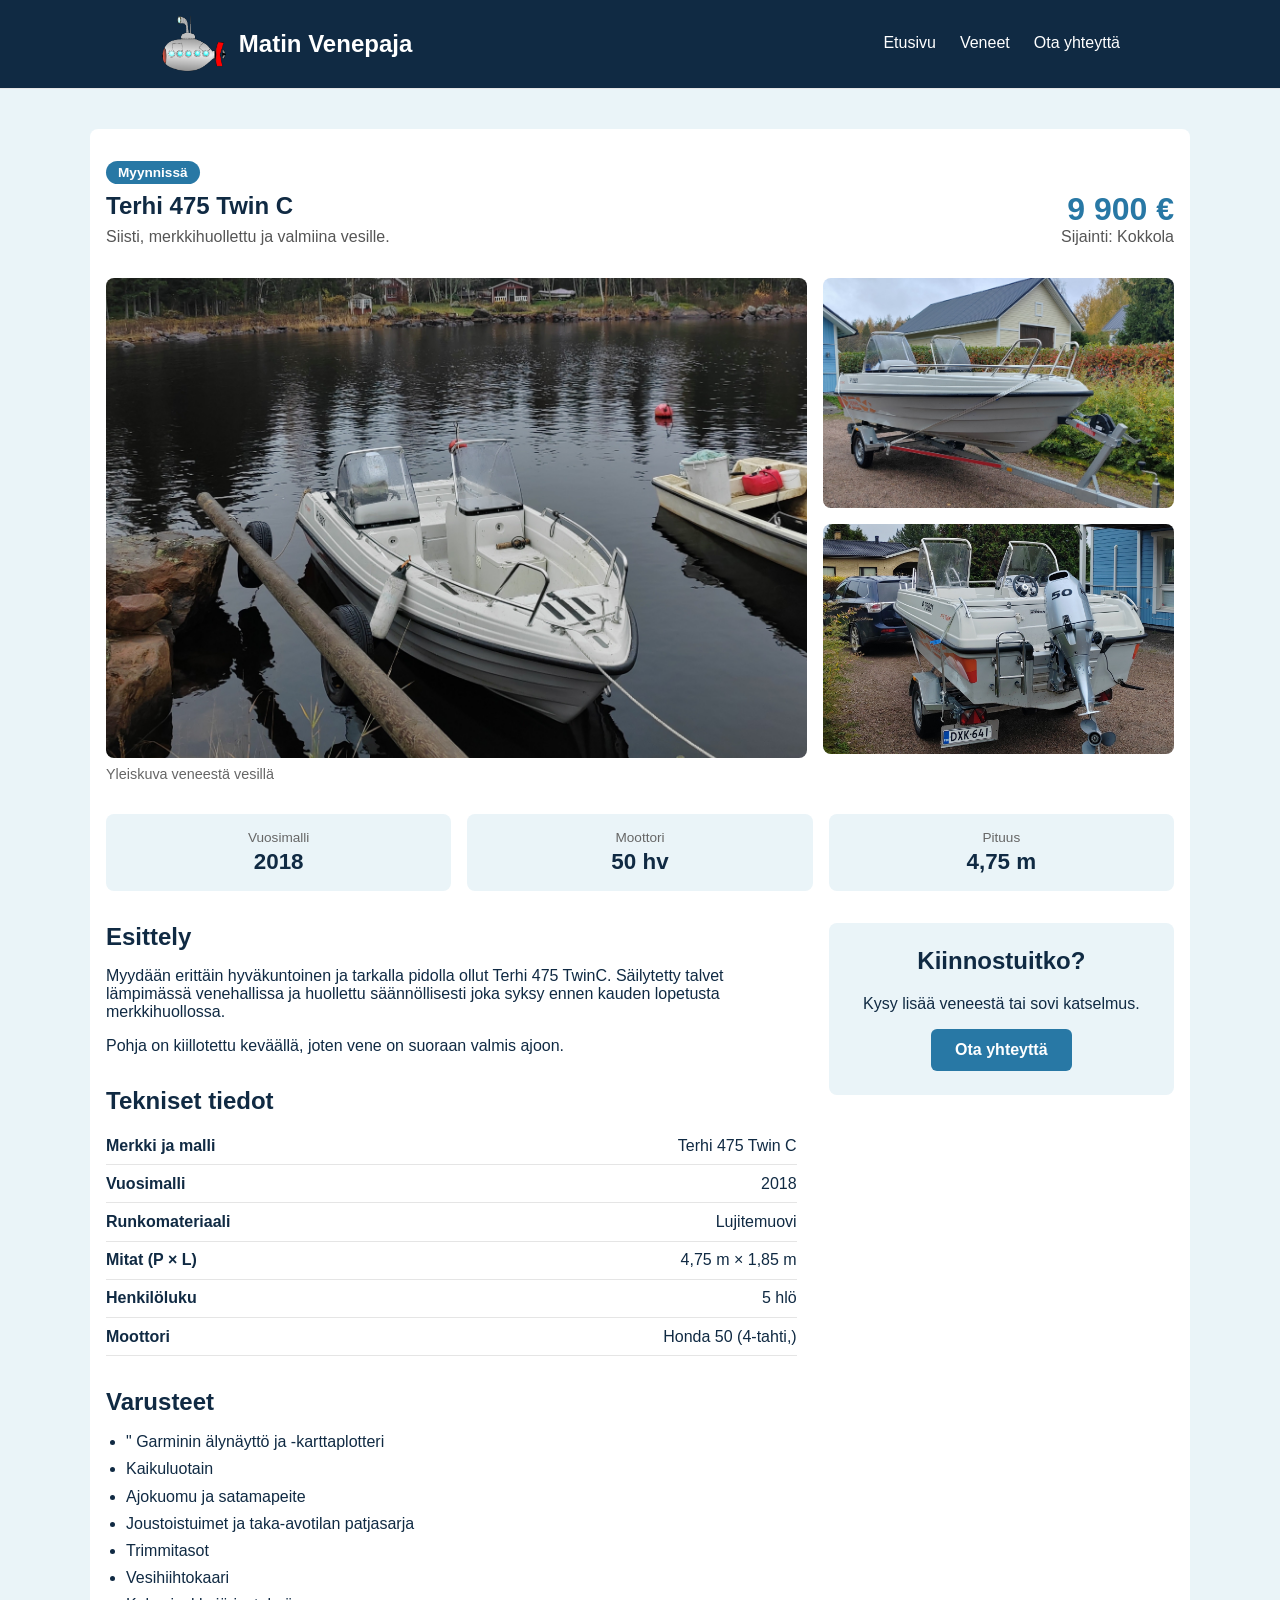
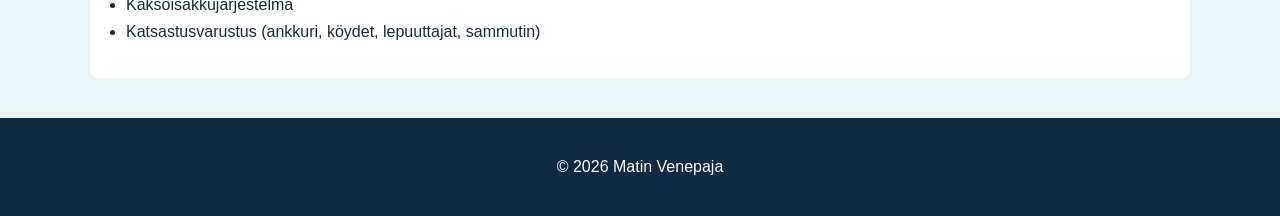
==== boat1.html @ 6d2ad61d "sivu joo" ====
<!DOCTYPE html>
<html lang="fi">
    <head>
        <meta charset="UTF-8">
        <meta name="viewport" content="width=device-width, initial-scale=1">
        <title>Buster Magnum M5 + Yamaha F225 – Matin Venepaja</title>
        <link rel="stylesheet" href="styles.css">
        <meta name="viewport" content="width=device-width, initial-scale=1.0">
    </head>
    <body>
        <header>
            <a href="index.html" class="logo"><img id="website-logo" src="images/logo.png" alt="Matin Venepaja logo">Matin Venepaja</a>
            <nav class="nav">
                <a href="index.html">Etusivu</a>
                <a href="boat1.html">Veneet</a>
                <a href="contact.html">Ota yhteyttä</a>
            </nav>
        </header>

        <main class="boat">

            <!-- PÄÄOTSIKKO JA HINTA -->
            <section class="hero-section">
                <div class="hero-grid">
                    <div class="hero-info">
                        <span class="badge">Myynnissä</span>
                        <h1>Terhi 475 Twin C</h1>
                        <p class="listing-subtitle">Siisti, merkkihuollettu ja valmiina vesille.</p>
                    </div>
                    <div class="listing-price-box">
                        <span class="price">9 900 €</span>
                        <span class="location">Sijainti: Kokkola</span>
                    </div>
                </div>
            </section>

            <!-- KUVAGALLERIA -->
            <section class="boat-gallery" aria-label="Veneen kuvat">
                <figure class="gallery-main">
                    <img id="main-boat-img" src="images/boat2.jpg" alt="Yleiskuva veneestä">
                    <figcaption id="main-boat-caption">Yleiskuva veneestä vesillä</figcaption>
                </figure>

                <div class="gallery-side">
                    <figure class="gallery-thumb">
                       <a href="images/boat1.jpg" target="_blank"><img class="clickable-thumb" src="images/boat1.jpg" alt="Veneen avotila" data-caption="Tilava taka-avotila"></a>
                    </figure>
                    <figure class="gallery-thumb">
                        <a href="images/boat3.jpg" target="_blank"><img class="clickable-thumb" src="images/boat3.jpg" alt="Veneen avotila" data-caption="Tilava taka-avotila"></a>
                    </figure>
                </div>
            </section>

            <!-- PIKAFAKTAT -->
            <section class="quick-specs" aria-label="Tärkeimmät tiedot">
                <div class="spec-card">
                    <span class="spec-label">Vuosimalli</span>
                    <strong class="spec-value">2018</strong>
                </div>
                <div class="spec-card">
                    <span class="spec-label">Moottori</span>
                    <strong class="spec-value">50 hv</strong>
                </div>
            
                <div class="spec-card">
                    <span class="spec-label">Pituus</span>
                    <strong class="spec-value">4,75 m</strong>
                </div>
            </section>

            <!-- PÄÄSISÄLTÖ -->
            <div class="listing-body">

                <div class="listing-details">
                    <section class="description">
                        <h2>Esittely</h2>
                        <p>
                            Myydään erittäin hyväkuntoinen ja tarkalla pidolla ollut Terhi 475 TwinC.
                            Säilytetty talvet lämpimässä venehallissa ja huollettu säännöllisesti joka syksy
                            ennen kauden lopetusta merkkihuollossa.
                        </p>
                        <p>
                            Pohja on kiillotettu keväällä, joten vene on suoraan valmis ajoon.
                        </p>
                    </section>

                    <section class="specifications">
                        <h2>Tekniset tiedot</h2>
                        <dl class="specs-list">
                            <div class="spec-row">
                                <dt>Merkki ja malli</dt>
                                <dd>Terhi 475 Twin C</dd>
                            </div>
                            <div class="spec-row">
                                <dt>Vuosimalli</dt>
                                <dd>2018</dd>
                            </div>
                            <div class="spec-row">
                                <dt>Runkomateriaali</dt>
                                <dd>Lujitemuovi</dd>
                            </div>
                            <div class="spec-row">
                                <dt>Mitat (P × L)</dt>
                                <dd>4,75 m × 1,85 m</dd>
                            </div>
                            <div class="spec-row">
                                <dt>Henkilöluku</dt>
                                <dd>5 hlö</dd>
                            </div>
                            <div class="spec-row">
                                <dt>Moottori</dt>
                                <dd>Honda 50 (4-tahti,)</dd>
                            </div>
                        </dl>
                    </section>

                    <section class="equipment">
                        <h2>Varusteet</h2>
                        <ul class="equipment-list">
                            <li>" Garminin älynäyttö ja -karttaplotteri</li>
                            <li>Kaikuluotain</li>
                            <li>Ajokuomu ja satamapeite</li>
                            <li>Joustoistuimet ja taka-avotilan patjasarja</li>
                            <li>Trimmitasot</li>
                            <li>Vesihiihtokaari</li>
                            <li>Kaksoisakkujärjestelmä</li>
                            <li>Katsastusvarustus (ankkuri, köydet, lepuuttajat, sammutin)</li>
                        </ul>
                    </section>
                </div>

                <aside class="contact-box">
                    <h2>Kiinnostuitko?</h2>
                    <p>Kysy lisää veneestä tai sovi katselmus.</p>
                    <a href="contact.html" class="button">Ota yhteyttä</a>
                </aside>

            </div>
        </main>

        <footer>
            <p>&copy; 2026 Matin Venepaja</p>
        </footer>

    
    </body>
</html>
---- styles.css ----
:root {
    --dark-blue: #102A43;
    --sea-blue: #2878A5;
    --light-blue: #EAF4F8;
    --white: #FFFFFF;
    --sand: #D8C3A5;
}

/* Yleiset tyylit */

* {
    box-sizing: border-box;
}

html {
    padding: 0;
    font-family: Arial, Helvetica, sans-serif;
    scroll-behavior: smooth;
}

body {
    margin: 0;
    padding: 0;
    font-family: Arial, sans-serif;
    background-color: var(--light-blue);
    color: var(--dark-blue);
}

/* Header */

header {
    display: flex;
    justify-content: space-between;
    align-items: center;
    padding: 1rem 10rem;
    background: var(--dark-blue);
    border-bottom: 1px solid #e5e5e5;
    position: sticky;
    top: 0;
    z-index: 100;
}

.logo {
    display: flex;
    align-items: center;
    gap: 0.75rem;
    font-size: 1.5rem;
    font-weight: 700;
    color: var(--white);
    text-decoration: none;
}

#website-logo {
  height: 3.5rem;
  width: auto;
  display: block;
  transition: transform 1.5s ease;
}

#website-logo.moved  {
  transform: translateX(-300px);
}



.nav {
    display: flex;
    gap: 1.5rem;
}

.nav a {
    color: var(--white);
    text-decoration: none;
    font-weight: 500;
    padding: 0.25rem 0;
    border-bottom: 2px solid transparent;
    transition: color 0.2s, border-color 0.2s;
}

.nav a:hover {
    color: var(--sand);
    border-bottom-color: var(--sand);
}

/* Etusivu */

main.home {
    max-width: 1100px;
    margin: 40px auto;
    padding: 2rem 1rem;
}

.intro {
    text-align: center;
    max-width: 700px;
    margin: 0 auto 3rem;
}

.boats h2,
.cta h2 {
    text-align: center;
}

.card-grid {
    display: grid;
    grid-template-columns: repeat(auto-fit, minmax(280px, 1fr));
    gap: 1.5rem;
}

.card {
    background: var(--white);
    border-radius: 8px;
    overflow: hidden;
    box-shadow: 0 2px 8px rgba(0, 0, 0, 0.1);
    transition: transform 0.2s, box-shadow 0.2s;
}

.card:hover {
    transform: translateY(-4px);
    box-shadow: 0 6px 16px rgba(0, 0, 0, 0.15);
}

.card a {
    color: inherit;
    text-decoration: none;
    display: block;
}

.card img {
    width: 100%;
    height: 200px;
    object-fit: cover;
    display: block;
}

.card-body {
    padding: 1rem;
}

.card-body h3 {
    margin: 0 0 0.5rem;
}

.price {
    font-size: 1.25rem;
    font-weight: 700;
    color: var(--sea-blue);
    margin: 0 0 0.5rem;
}

.card-link {
    color: var(--sea-blue);
    font-weight: 600;
}

.cta {
    text-align: center;
    margin-top: 3rem;
    padding: 2rem;
    background: var(--white);
    border-radius: 8px;
}

.button {
    display: inline-block;
    padding: 0.75rem 1.5rem;
    background: var(--sea-blue);
    color: var(--white);
    text-decoration: none;
    border-radius: 6px;
    font-weight: 600;
    transition: background-color 0.2s;
}

.button:hover {
    background: var(--dark-blue);
}

/* Footer */

footer {
    text-align: center;
    padding: 1.5rem;
    background-color: var(--dark-blue);
    color: var(--white);
}

/* Contact-sivun tyylit */

main {
    max-width: 650px;
    margin: 40px auto;
    padding: 30px;
    background-color: var(--white);
    border-radius: 8px;
}

h1 {
    text-align: center;
    margin-bottom: 30px;
}

form {
    display: flex;
    flex-direction: column;
    gap: 10px;
}

label {
    font-weight: bold;
    margin-top: 10px;
}

input,
select,
textarea {
    width: 100%;
    padding: 12px;
    border: 1px solid #ccc;
    border-radius: 5px;
    font-size: 16px;
    font-family: inherit;
}

textarea {
    min-height: 150px;
    resize: vertical;
}

button {
    margin-top: 20px;
    padding: 12px;
    background-color: var(--sea-blue);
    color: var(--white);
    border: none;
    border-radius: 5px;
    font-size: 16px;
    cursor: pointer;
    transition: background-color 0.2s;
}

button:hover {
    background-color: var(--dark-blue);
}

/* Veneen esittelysivu */

main.boat {
    max-width: 1100px;
    padding: 2rem 1rem;
}

.hero-grid {
    display: flex;
    justify-content: space-between;
    align-items: flex-end;
    gap: 1.5rem;
    flex-wrap: wrap;
}

.hero-info h1 {
    text-align: left;
    margin: 0.5rem 0;
}

.badge {
    display: inline-block;
    padding: 0.25rem 0.75rem;
    background: var(--sea-blue);
    color: var(--white);
    font-size: 0.85rem;
    font-weight: 700;
    border-radius: 999px;
}

.listing-subtitle {
    margin: 0;
    color: #555;
}

.listing-price-box {
    text-align: right;
}

.listing-price-box .price {
    display: block;
    font-size: 2rem;
    margin: 0;
}

.location {
    color: #555;
}

/* Galleria */

.boat-gallery {
    display: grid;
    grid-template-columns: 2fr 1fr;
    gap: 1rem;
    margin: 2rem 0;
}

.boat-gallery figure {
    margin: 0;
}

.gallery-main img {
    width: 100%;
    height: 100%;
    min-height: 320px;
    max-height: 480px;
    object-fit: cover;
    border-radius: 8px;
    display: block;
}

.gallery-main figcaption {
    margin-top: 0.5rem;
    font-size: 0.9rem;
    color: #666;
}

.gallery-side {
    display: flex;
    flex-direction: column;
    gap: 1rem;
}

.gallery-thumb img {
    width: 100%;
    height: 100%;
    min-height: 150px;
    max-height: 230px;
    object-fit: cover;
    border-radius: 8px;
    display: block;
    cursor: pointer;
    transition: opacity 0.2s;
}

.gallery-thumb img:hover {
    opacity: 0.8;
}

/* Pikafaktat */

.quick-specs {
    display: grid;
    grid-template-columns: repeat(auto-fit, minmax(150px, 1fr));
    gap: 1rem;
    margin-bottom: 2rem;
}

.spec-card {
    background: var(--light-blue);
    border-radius: 8px;
    padding: 1rem;
    text-align: center;
}

.spec-label {
    display: block;
    font-size: 0.85rem;
    color: #666;
    margin-bottom: 0.25rem;
}

.spec-value {
    font-size: 1.4rem;
}

/* Sisältö */

.listing-body {
    display: grid;
    grid-template-columns: 2fr 1fr;
    gap: 2rem;
    align-items: start;
}

.listing-details h2 {
    margin: 2rem 0 0.75rem;
}

.listing-details section:first-child h2 {
    margin-top: 0;
}

.specs-list {
    margin: 0;
}

.spec-row {
    display: flex;
    justify-content: space-between;
    gap: 1rem;
    padding: 0.6rem 0;
    border-bottom: 1px solid #e5e5e5;
}

.spec-row dt {
    font-weight: 700;
}

.spec-row dd {
    margin: 0;
    text-align: right;
}

.equipment-list {
    margin: 0;
    padding-left: 1.25rem;
    line-height: 1.7;
}

.contact-box {
    position: sticky;
    top: 6rem;
    background: var(--light-blue);
    border-radius: 8px;
    padding: 1.5rem;
    text-align: center;
}

.contact-box h2 {
    margin-top: 0;
}

/* Responsiivisuus tableteille */

@media (max-width: 900px) {

    header {
        padding: 1rem 2rem;
    }

    .listing-body {
        grid-template-columns: 1fr;
    }

    .contact-box {
        position: static;
    }
}

/* Responsiivisuus mobiililaitteille */

@media (max-width: 600px) {

    header {
        flex-direction: column;
        gap: 0.75rem;
        padding: 1rem;
    }

    .nav {
        flex-direction: column;
        align-items: center;
        gap: 0.75rem;
    }

    main {
        width: 95%;
        margin: 15px auto;
        padding: 15px;
    }

    main.home,
    main.boat {
        margin: 15px auto;
        padding: 1rem;
    }

    h1 {
        font-size: 24px;
    }

    .hero-grid {
        flex-direction: column;
        align-items: flex-start;
    }

    .listing-price-box {
        text-align: left;
    }

    .boat-gallery {
        grid-template-columns: 1fr;
    }

    .gallery-main img {
        min-height: 200px;
    }

    .gallery-side {
        display: grid;
        grid-template-columns: 1fr 1fr;
    }

    .gallery-thumb img {
        min-height: 120px;
    }

    .listing-body {
        grid-template-columns: 1fr;
    }

    .contact-box {
        position: static;
    }

    .spec-row {
        flex-wrap: wrap;
    }

    input,
    select,
    textarea {
        font-size: 16px;
        padding: 10px;
    }

    button {
        width: 100%;
    }
}
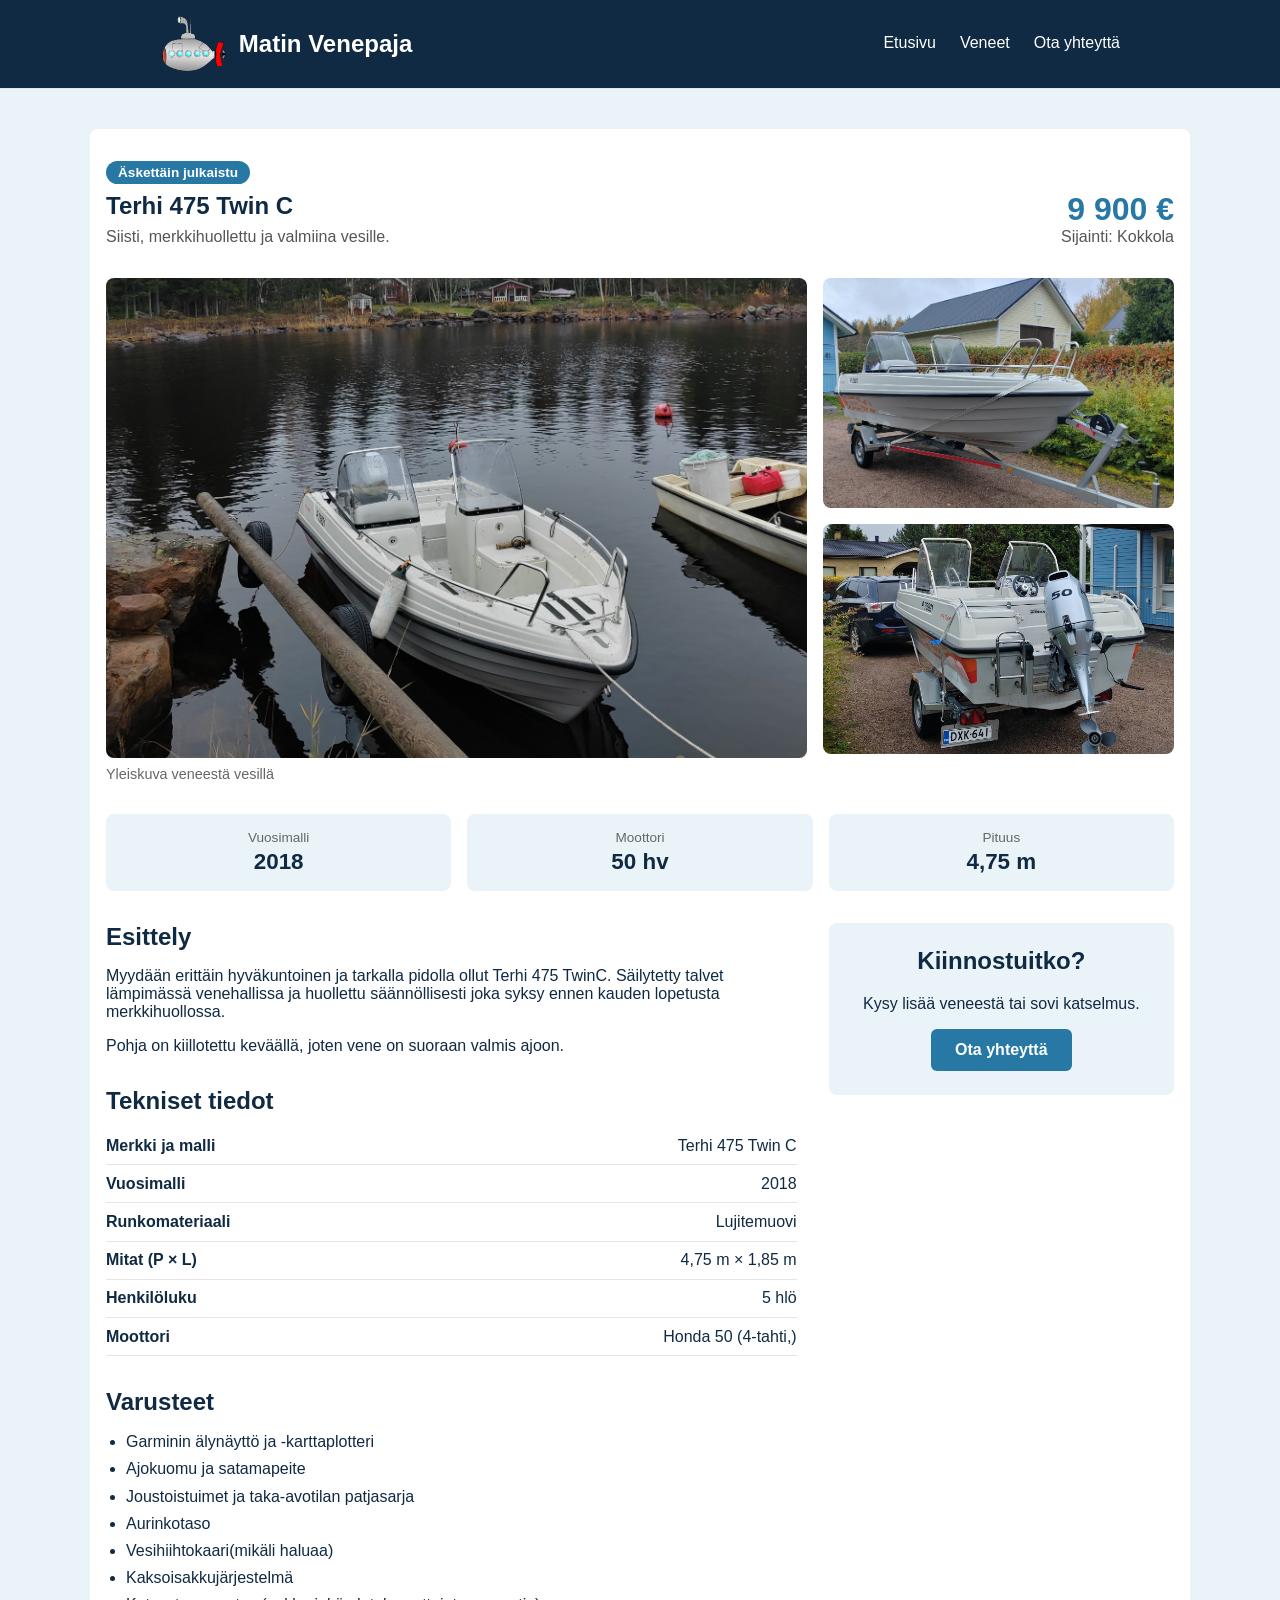
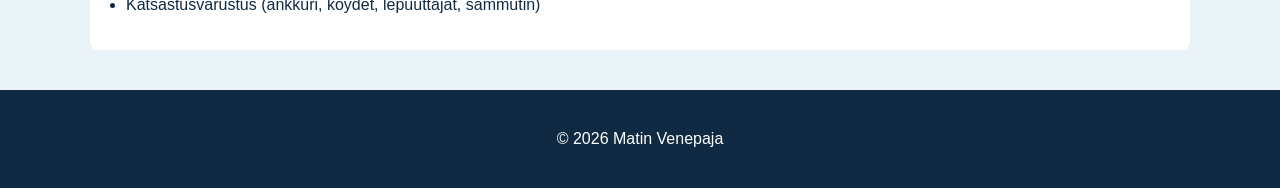
==== commit 60403fb0: "boat 1 ready" ====
--- a/boat1.html
+++ b/boat1.html
@@ -3,7 +3,7 @@
     <head>
         <meta charset="UTF-8">
         <meta name="viewport" content="width=device-width, initial-scale=1">
-        <title>Buster Magnum M5 + Yamaha F225 – Matin Venepaja</title>
+        <title>Terhi 475 Twin C – Matin Venepaja</title>
         <link rel="stylesheet" href="styles.css">
         <meta name="viewport" content="width=device-width, initial-scale=1.0">
     </head>
@@ -17,13 +17,21 @@
             </nav>
         </header>
 
+        <script>
+            const logo = document.getElementById("website-logo");
+
+            logo.addEventListener("mouseenter", function () {
+                logo.classList.add("moved");
+            });
+        </script>
+
         <main class="boat">
 
             <!-- PÄÄOTSIKKO JA HINTA -->
             <section class="hero-section">
                 <div class="hero-grid">
                     <div class="hero-info">
-                        <span class="badge">Myynnissä</span>
+                        <span class="badge">Äskettäin julkaistu</span>
                         <h1>Terhi 475 Twin C</h1>
                         <p class="listing-subtitle">Siisti, merkkihuollettu ja valmiina vesille.</p>
                     </div>
@@ -37,16 +45,16 @@
             <!-- KUVAGALLERIA -->
             <section class="boat-gallery" aria-label="Veneen kuvat">
                 <figure class="gallery-main">
-                    <img id="main-boat-img" src="images/boat2.jpg" alt="Yleiskuva veneestä">
+                     <a href="images/boat2.jpg" target="_blank"><img class="clickable-thumb" src="images/boat2.jpg" alt="Vene vesillä"></a>
                     <figcaption id="main-boat-caption">Yleiskuva veneestä vesillä</figcaption>
                 </figure>
 
                 <div class="gallery-side">
                     <figure class="gallery-thumb">
-                       <a href="images/boat1.jpg" target="_blank"><img class="clickable-thumb" src="images/boat1.jpg" alt="Veneen avotila" data-caption="Tilava taka-avotila"></a>
+                       <a href="images/boat1.jpg" target="_blank"><img class="clickable-thumb" src="images/boat1.jpg" alt="Vene trailerissa"></a>
                     </figure>
                     <figure class="gallery-thumb">
-                        <a href="images/boat3.jpg" target="_blank"><img class="clickable-thumb" src="images/boat3.jpg" alt="Veneen avotila" data-caption="Tilava taka-avotila"></a>
+                        <a href="images/boat3.jpg" target="_blank"><img class="clickable-thumb" src="images/boat3.jpg" alt="Vene trailerissa2"></a>
                     </figure>
                 </div>
             </section>
@@ -117,12 +125,11 @@
                     <section class="equipment">
                         <h2>Varusteet</h2>
                         <ul class="equipment-list">
-                            <li>" Garminin älynäyttö ja -karttaplotteri</li>
-                            <li>Kaikuluotain</li>
+                            <li>Garminin älynäyttö ja -karttaplotteri</li>
                             <li>Ajokuomu ja satamapeite</li>
                             <li>Joustoistuimet ja taka-avotilan patjasarja</li>
-                            <li>Trimmitasot</li>
-                            <li>Vesihiihtokaari</li>
+                            <li>Aurinkotaso</li>
+                            <li>Vesihiihtokaari(mikäli haluaa)</li>
                             <li>Kaksoisakkujärjestelmä</li>
                             <li>Katsastusvarustus (ankkuri, köydet, lepuuttajat, sammutin)</li>
                         </ul>
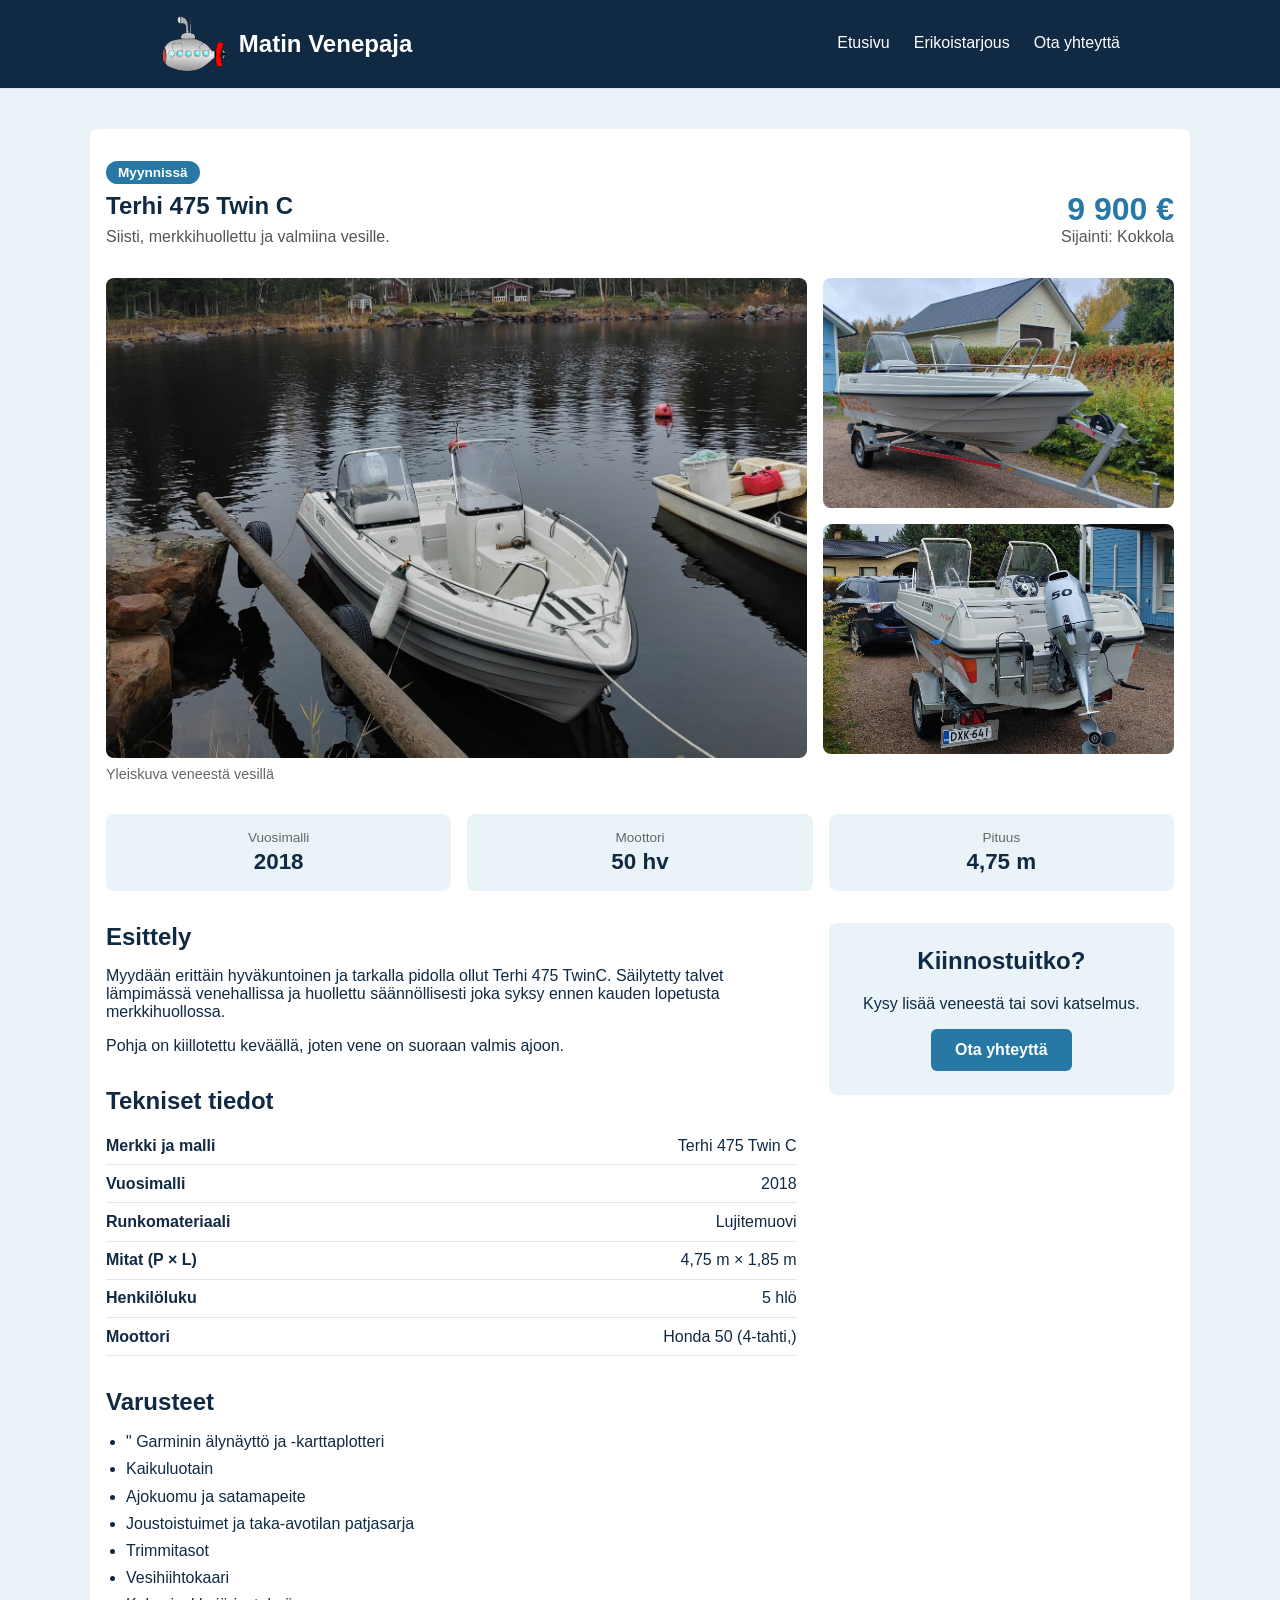
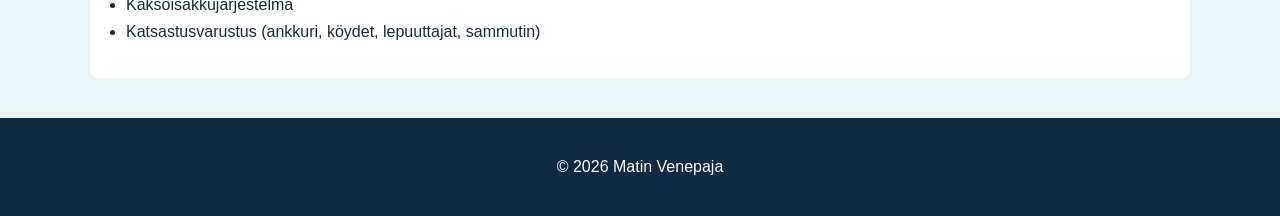
==== commit a6d51181: "added good button" ====
--- a/boat1.html
+++ b/boat1.html
@@ -3,7 +3,7 @@
     <head>
         <meta charset="UTF-8">
         <meta name="viewport" content="width=device-width, initial-scale=1">
-        <title>Terhi 475 Twin C – Matin Venepaja</title>
+        <title>Buster Magnum M5 + Yamaha F225 – Matin Venepaja</title>
         <link rel="stylesheet" href="styles.css">
         <meta name="viewport" content="width=device-width, initial-scale=1.0">
     </head>
@@ -12,7 +12,7 @@
             <a href="index.html" class="logo"><img id="website-logo" src="images/logo.png" alt="Matin Venepaja logo">Matin Venepaja</a>
             <nav class="nav">
                 <a href="index.html">Etusivu</a>
-                <a href="boat1.html">Veneet</a>
+            <a href="boat1.html">Erikoistarjous</a>
                 <a href="contact.html">Ota yhteyttä</a>
             </nav>
         </header>
@@ -31,7 +31,7 @@
             <section class="hero-section">
                 <div class="hero-grid">
                     <div class="hero-info">
-                        <span class="badge">Äskettäin julkaistu</span>
+                        <span class="badge">Myynnissä</span>
                         <h1>Terhi 475 Twin C</h1>
                         <p class="listing-subtitle">Siisti, merkkihuollettu ja valmiina vesille.</p>
                     </div>
@@ -45,16 +45,16 @@
             <!-- KUVAGALLERIA -->
             <section class="boat-gallery" aria-label="Veneen kuvat">
                 <figure class="gallery-main">
-                     <a href="images/boat2.jpg" target="_blank"><img class="clickable-thumb" src="images/boat2.jpg" alt="Vene vesillä"></a>
+                    <img id="main-boat-img" src="images/boat2.jpg" alt="Yleiskuva veneestä">
                     <figcaption id="main-boat-caption">Yleiskuva veneestä vesillä</figcaption>
                 </figure>
 
                 <div class="gallery-side">
                     <figure class="gallery-thumb">
-                       <a href="images/boat1.jpg" target="_blank"><img class="clickable-thumb" src="images/boat1.jpg" alt="Vene trailerissa"></a>
+                       <a href="images/boat1.jpg" target="_blank"><img class="clickable-thumb" src="images/boat1.jpg" alt="Veneen avotila" data-caption="Tilava taka-avotila"></a>
                     </figure>
                     <figure class="gallery-thumb">
-                        <a href="images/boat3.jpg" target="_blank"><img class="clickable-thumb" src="images/boat3.jpg" alt="Vene trailerissa2"></a>
+                        <a href="images/boat3.jpg" target="_blank"><img class="clickable-thumb" src="images/boat3.jpg" alt="Veneen avotila" data-caption="Tilava taka-avotila"></a>
                     </figure>
                 </div>
             </section>
@@ -125,11 +125,12 @@
                     <section class="equipment">
                         <h2>Varusteet</h2>
                         <ul class="equipment-list">
-                            <li>Garminin älynäyttö ja -karttaplotteri</li>
+                            <li>" Garminin älynäyttö ja -karttaplotteri</li>
+                            <li>Kaikuluotain</li>
                             <li>Ajokuomu ja satamapeite</li>
                             <li>Joustoistuimet ja taka-avotilan patjasarja</li>
-                            <li>Aurinkotaso</li>
-                            <li>Vesihiihtokaari(mikäli haluaa)</li>
+                            <li>Trimmitasot</li>
+                            <li>Vesihiihtokaari</li>
                             <li>Kaksoisakkujärjestelmä</li>
                             <li>Katsastusvarustus (ankkuri, köydet, lepuuttajat, sammutin)</li>
                         </ul>
--- a/styles.css
+++ b/styles.css
@@ -81,6 +81,48 @@
 .nav a:hover {
     color: var(--sand);
     border-bottom-color: var(--sand);
+}
+
+.nav a.offer-link {
+  background: #e63946;
+  color: #fff;
+  padding: 0.3rem 0.8rem;
+  border-radius: 999px;
+  border-bottom: none;
+  font-weight: 700;
+  box-shadow: 0 4px 10px rgba(230, 57, 70, 0.4);
+  animation: bounce 1.6s ease-in-out infinite;
+}
+
+.nav a.offer-link:hover {
+  background: #c8283a;
+  color: #fff;
+  border-bottom: none;
+  animation-play-state: paused;
+}
+
+@keyframes bounce {
+  0%, 100% {
+    transform: translateY(0);
+  }
+  20% {
+    transform: translateY(-8px);
+  }
+  40% {
+    transform: translateY(0);
+  }
+  55% {
+    transform: translateY(-4px);
+  }
+  70% {
+    transform: translateY(0);
+  }
+}
+
+@media (prefers-reduced-motion: reduce) {
+  .nav a.offer-link {
+    animation: none;
+  }
 }
 
 /* Etusivu */
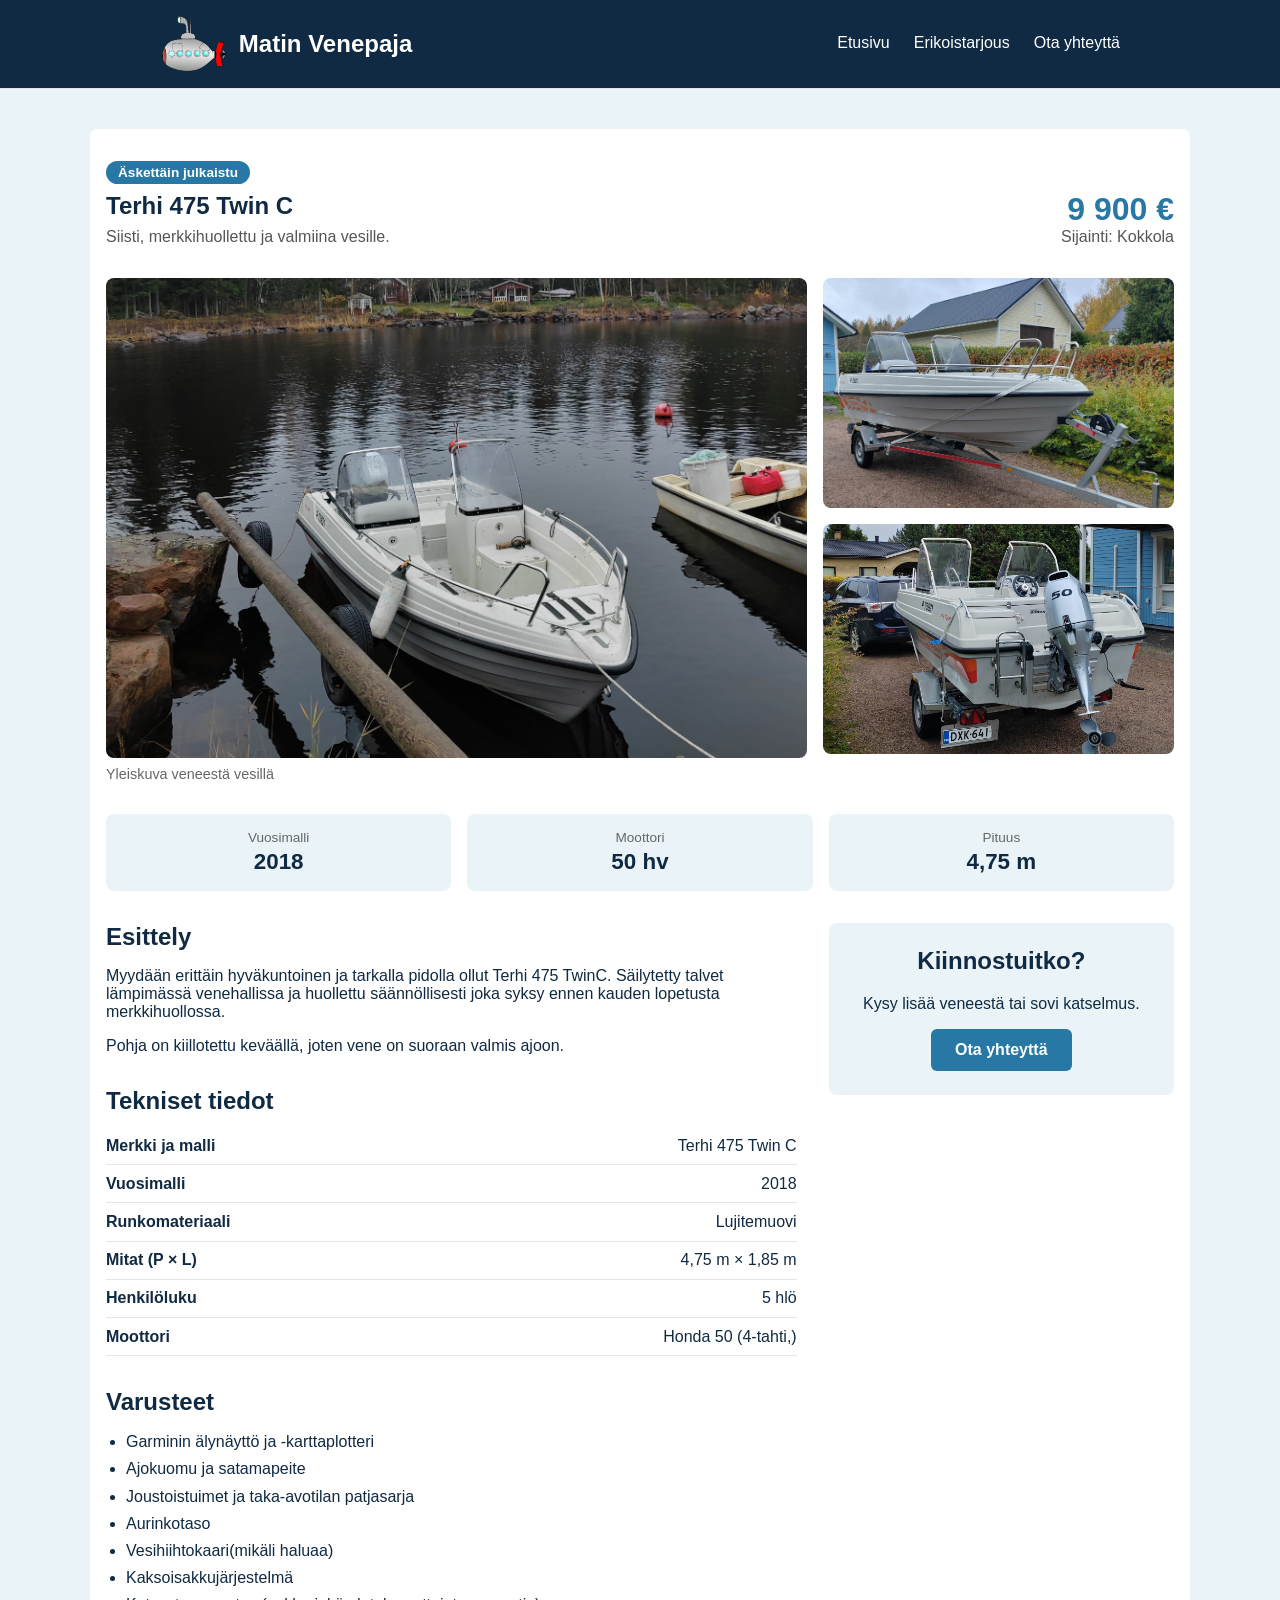
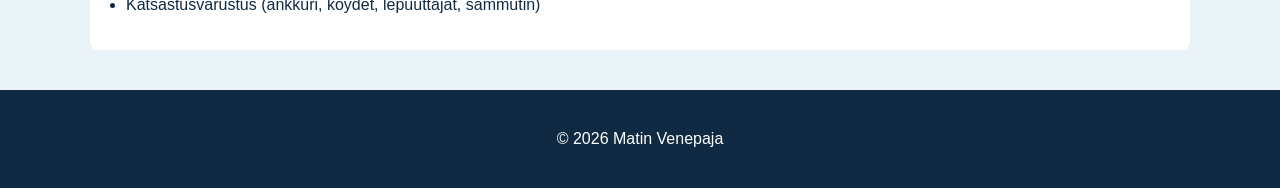
==== commit a1287d33: "Merge branch 'main' of https://github.com/nooajaakkola/Webkehitys-loppukoe" ====
--- a/boat1.html
+++ b/boat1.html
@@ -3,7 +3,7 @@
     <head>
         <meta charset="UTF-8">
         <meta name="viewport" content="width=device-width, initial-scale=1">
-        <title>Buster Magnum M5 + Yamaha F225 – Matin Venepaja</title>
+        <title>Terhi 475 Twin C – Matin Venepaja</title>
         <link rel="stylesheet" href="styles.css">
         <meta name="viewport" content="width=device-width, initial-scale=1.0">
     </head>
@@ -31,7 +31,7 @@
             <section class="hero-section">
                 <div class="hero-grid">
                     <div class="hero-info">
-                        <span class="badge">Myynnissä</span>
+                        <span class="badge">Äskettäin julkaistu</span>
                         <h1>Terhi 475 Twin C</h1>
                         <p class="listing-subtitle">Siisti, merkkihuollettu ja valmiina vesille.</p>
                     </div>
@@ -45,16 +45,16 @@
             <!-- KUVAGALLERIA -->
             <section class="boat-gallery" aria-label="Veneen kuvat">
                 <figure class="gallery-main">
-                    <img id="main-boat-img" src="images/boat2.jpg" alt="Yleiskuva veneestä">
+                     <a href="images/boat2.jpg" target="_blank"><img class="clickable-thumb" src="images/boat2.jpg" alt="Vene vesillä"></a>
                     <figcaption id="main-boat-caption">Yleiskuva veneestä vesillä</figcaption>
                 </figure>
 
                 <div class="gallery-side">
                     <figure class="gallery-thumb">
-                       <a href="images/boat1.jpg" target="_blank"><img class="clickable-thumb" src="images/boat1.jpg" alt="Veneen avotila" data-caption="Tilava taka-avotila"></a>
+                       <a href="images/boat1.jpg" target="_blank"><img class="clickable-thumb" src="images/boat1.jpg" alt="Vene trailerissa"></a>
                     </figure>
                     <figure class="gallery-thumb">
-                        <a href="images/boat3.jpg" target="_blank"><img class="clickable-thumb" src="images/boat3.jpg" alt="Veneen avotila" data-caption="Tilava taka-avotila"></a>
+                        <a href="images/boat3.jpg" target="_blank"><img class="clickable-thumb" src="images/boat3.jpg" alt="Vene trailerissa2"></a>
                     </figure>
                 </div>
             </section>
@@ -125,12 +125,11 @@
                     <section class="equipment">
                         <h2>Varusteet</h2>
                         <ul class="equipment-list">
-                            <li>" Garminin älynäyttö ja -karttaplotteri</li>
-                            <li>Kaikuluotain</li>
+                            <li>Garminin älynäyttö ja -karttaplotteri</li>
                             <li>Ajokuomu ja satamapeite</li>
                             <li>Joustoistuimet ja taka-avotilan patjasarja</li>
-                            <li>Trimmitasot</li>
-                            <li>Vesihiihtokaari</li>
+                            <li>Aurinkotaso</li>
+                            <li>Vesihiihtokaari(mikäli haluaa)</li>
                             <li>Kaksoisakkujärjestelmä</li>
                             <li>Katsastusvarustus (ankkuri, köydet, lepuuttajat, sammutin)</li>
                         </ul>
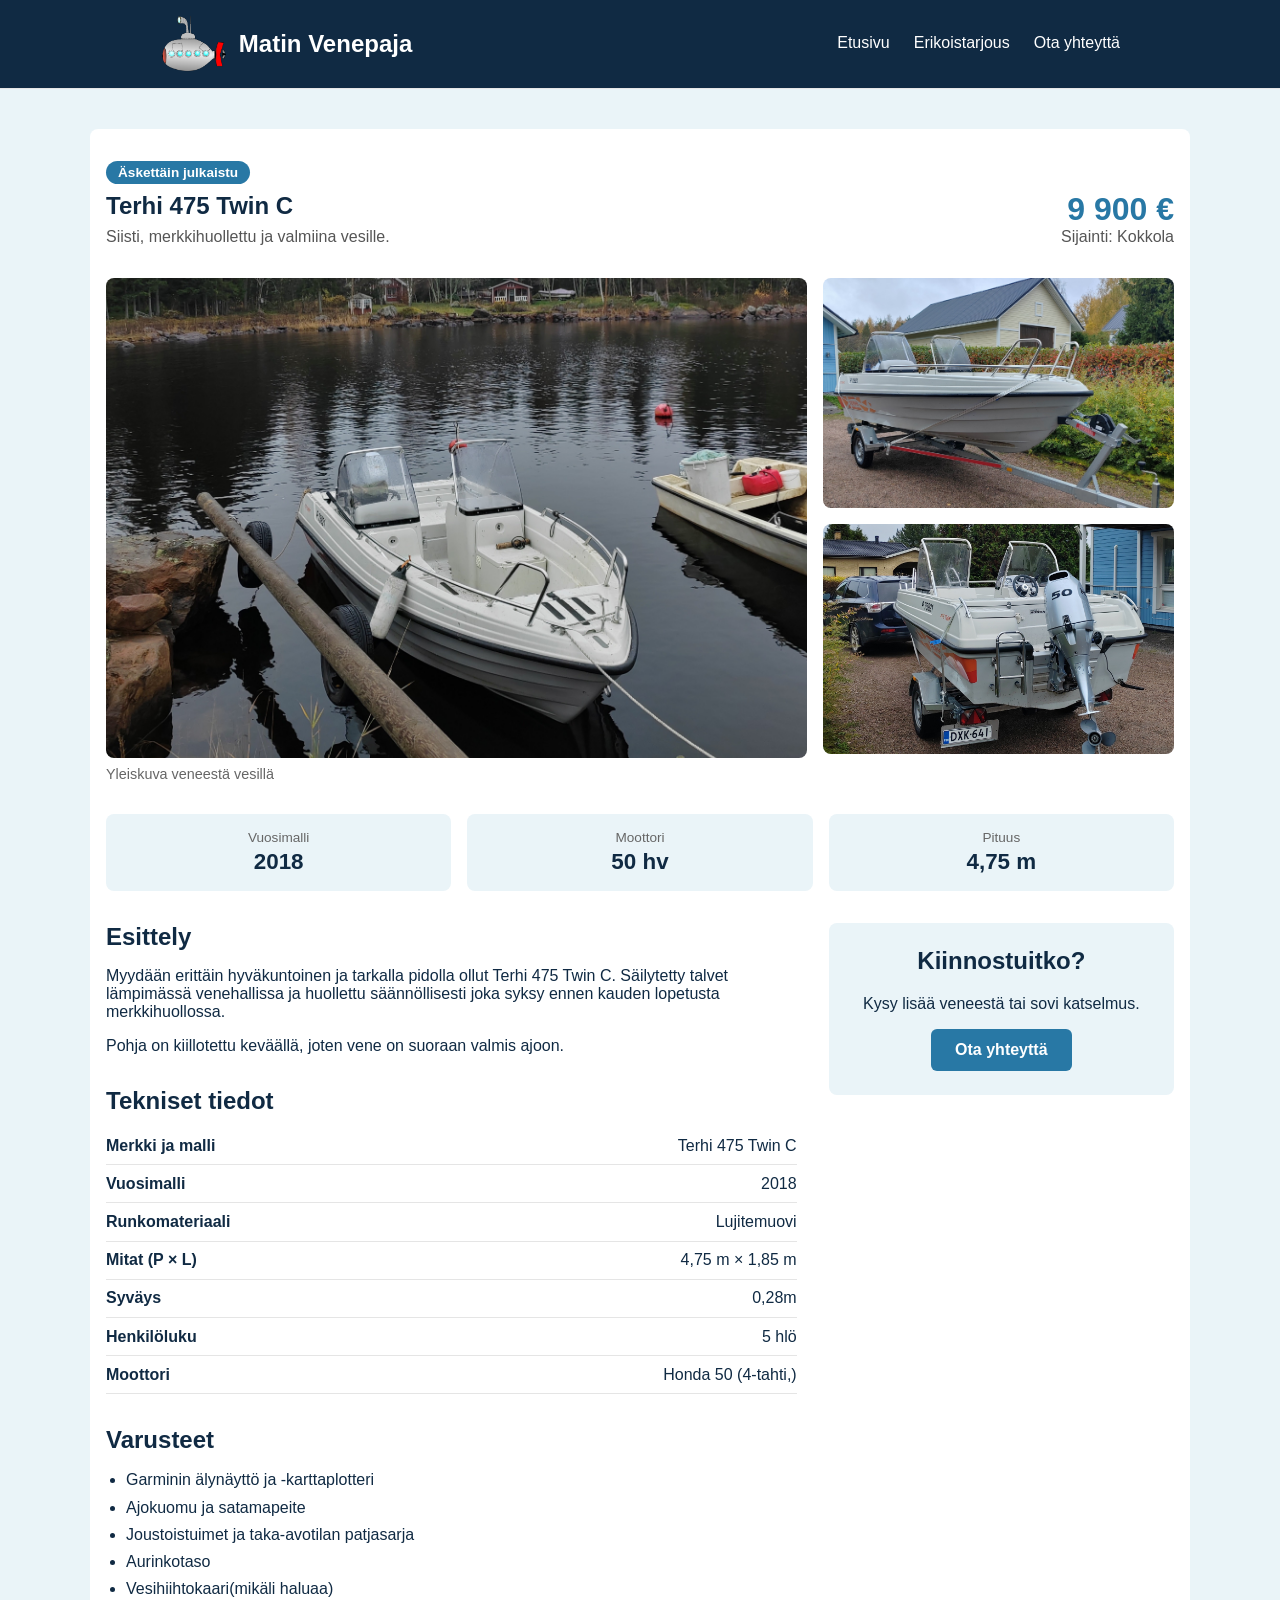
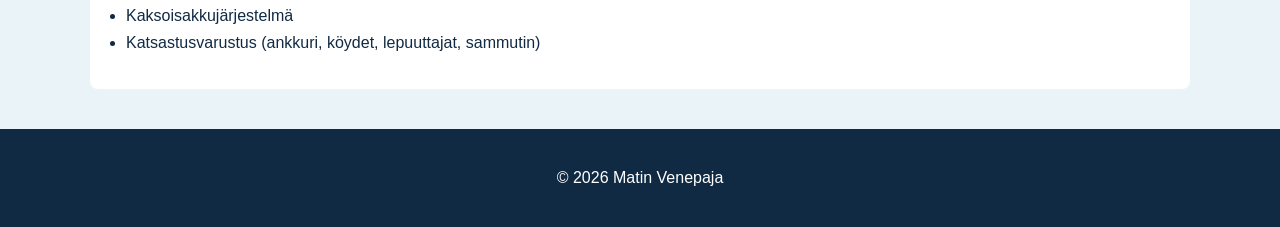
==== commit c3f332c6: "boat 1 fix" ====
--- a/boat1.html
+++ b/boat1.html
@@ -83,7 +83,7 @@
                     <section class="description">
                         <h2>Esittely</h2>
                         <p>
-                            Myydään erittäin hyväkuntoinen ja tarkalla pidolla ollut Terhi 475 TwinC.
+                            Myydään erittäin hyväkuntoinen ja tarkalla pidolla ollut Terhi 475 Twin C.
                             Säilytetty talvet lämpimässä venehallissa ja huollettu säännöllisesti joka syksy
                             ennen kauden lopetusta merkkihuollossa.
                         </p>
@@ -110,6 +110,10 @@
                             <div class="spec-row">
                                 <dt>Mitat (P × L)</dt>
                                 <dd>4,75 m × 1,85 m</dd>
+                            </div>
+                                 <div class="spec-row">
+                                <dt>Syväys</dt>
+                                <dd>0,28m</dd>
                             </div>
                             <div class="spec-row">
                                 <dt>Henkilöluku</dt>
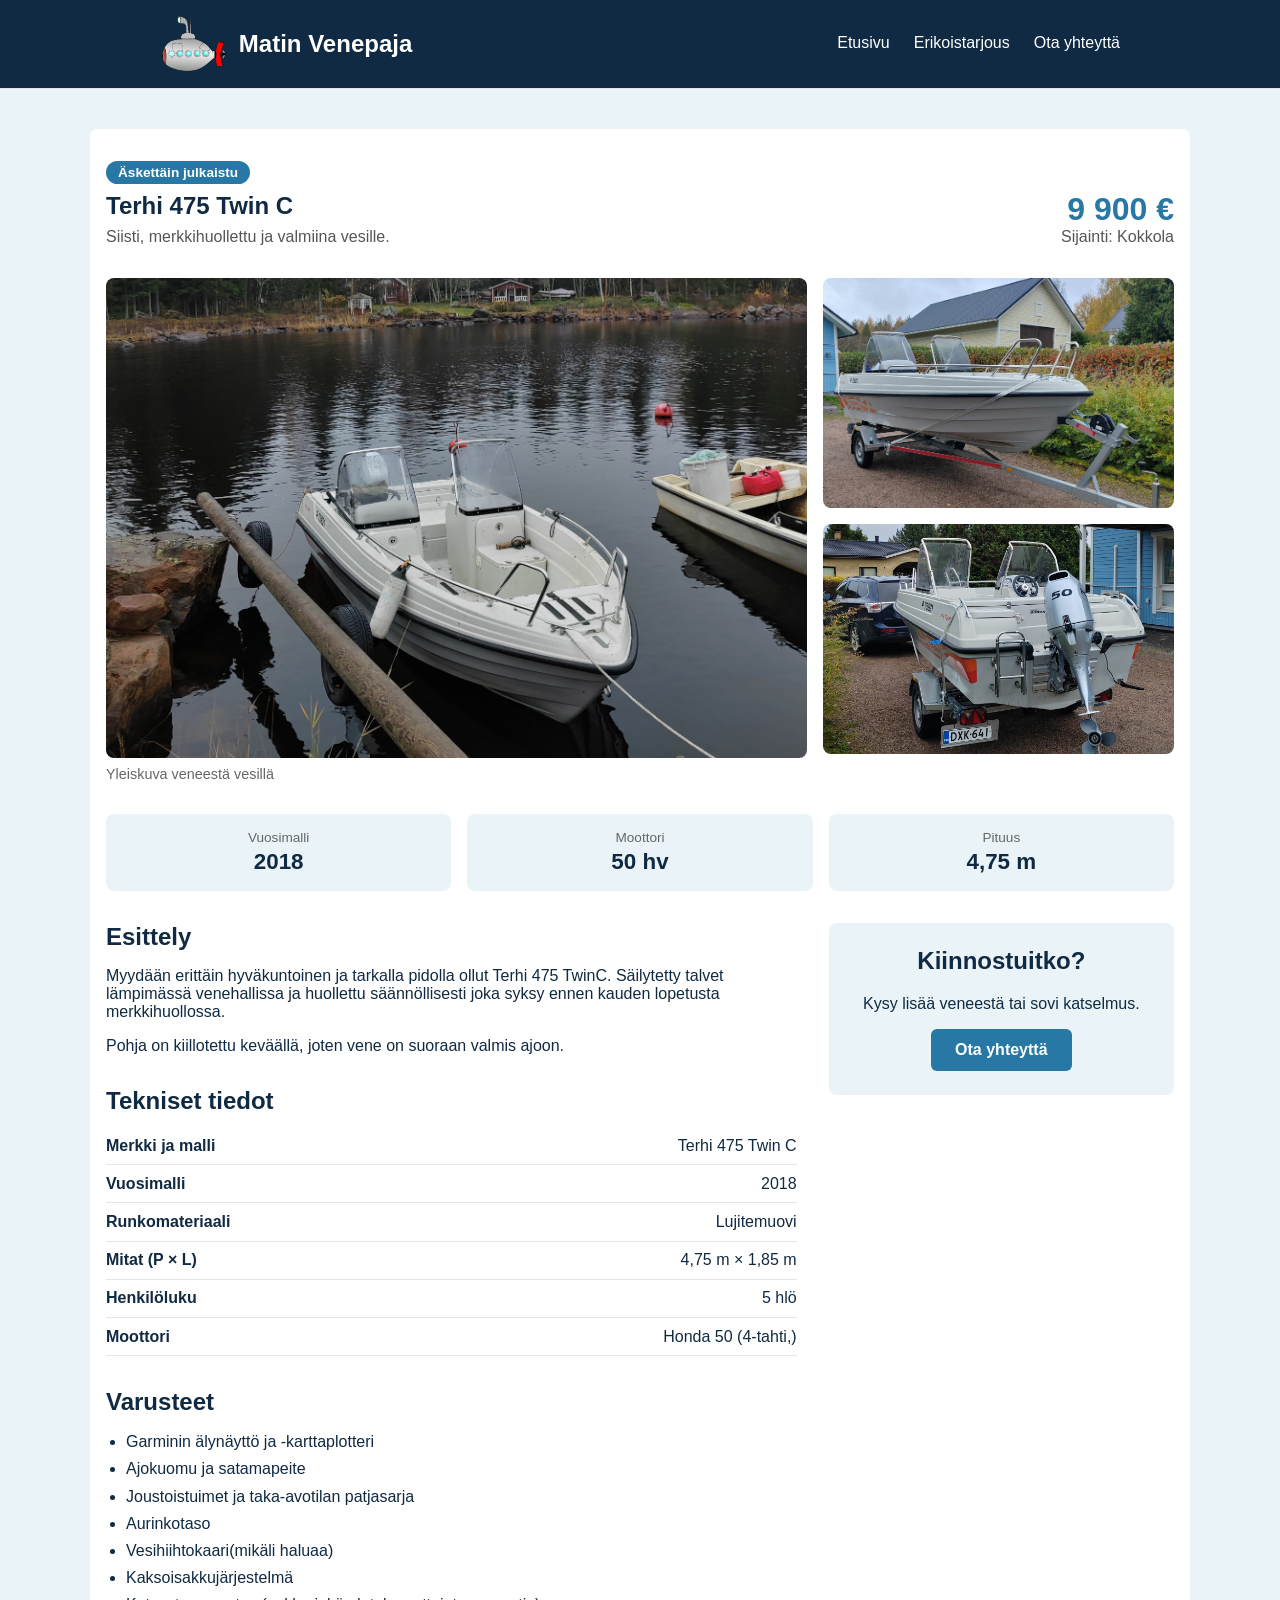
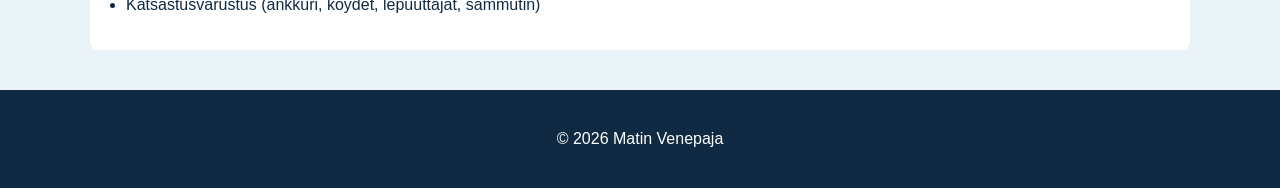
==== commit bba9f117: "alkjdhfusdfsil" ====
--- a/boat1.html
+++ b/boat1.html
@@ -83,7 +83,7 @@
                     <section class="description">
                         <h2>Esittely</h2>
                         <p>
-                            Myydään erittäin hyväkuntoinen ja tarkalla pidolla ollut Terhi 475 Twin C.
+                            Myydään erittäin hyväkuntoinen ja tarkalla pidolla ollut Terhi 475 TwinC.
                             Säilytetty talvet lämpimässä venehallissa ja huollettu säännöllisesti joka syksy
                             ennen kauden lopetusta merkkihuollossa.
                         </p>
@@ -110,10 +110,6 @@
                             <div class="spec-row">
                                 <dt>Mitat (P × L)</dt>
                                 <dd>4,75 m × 1,85 m</dd>
-                            </div>
-                                 <div class="spec-row">
-                                <dt>Syväys</dt>
-                                <dd>0,28m</dd>
                             </div>
                             <div class="spec-row">
                                 <dt>Henkilöluku</dt>
@@ -143,8 +139,10 @@
                 <aside class="contact-box">
                     <h2>Kiinnostuitko?</h2>
                     <p>Kysy lisää veneestä tai sovi katselmus.</p>
-                    <a href="contact.html" class="button">Ota yhteyttä</a>
+                    <a href="contact.html?boat=vene1" class="button">Ota yhteyttä</a>
                 </aside>
+
+                
 
             </div>
         </main>
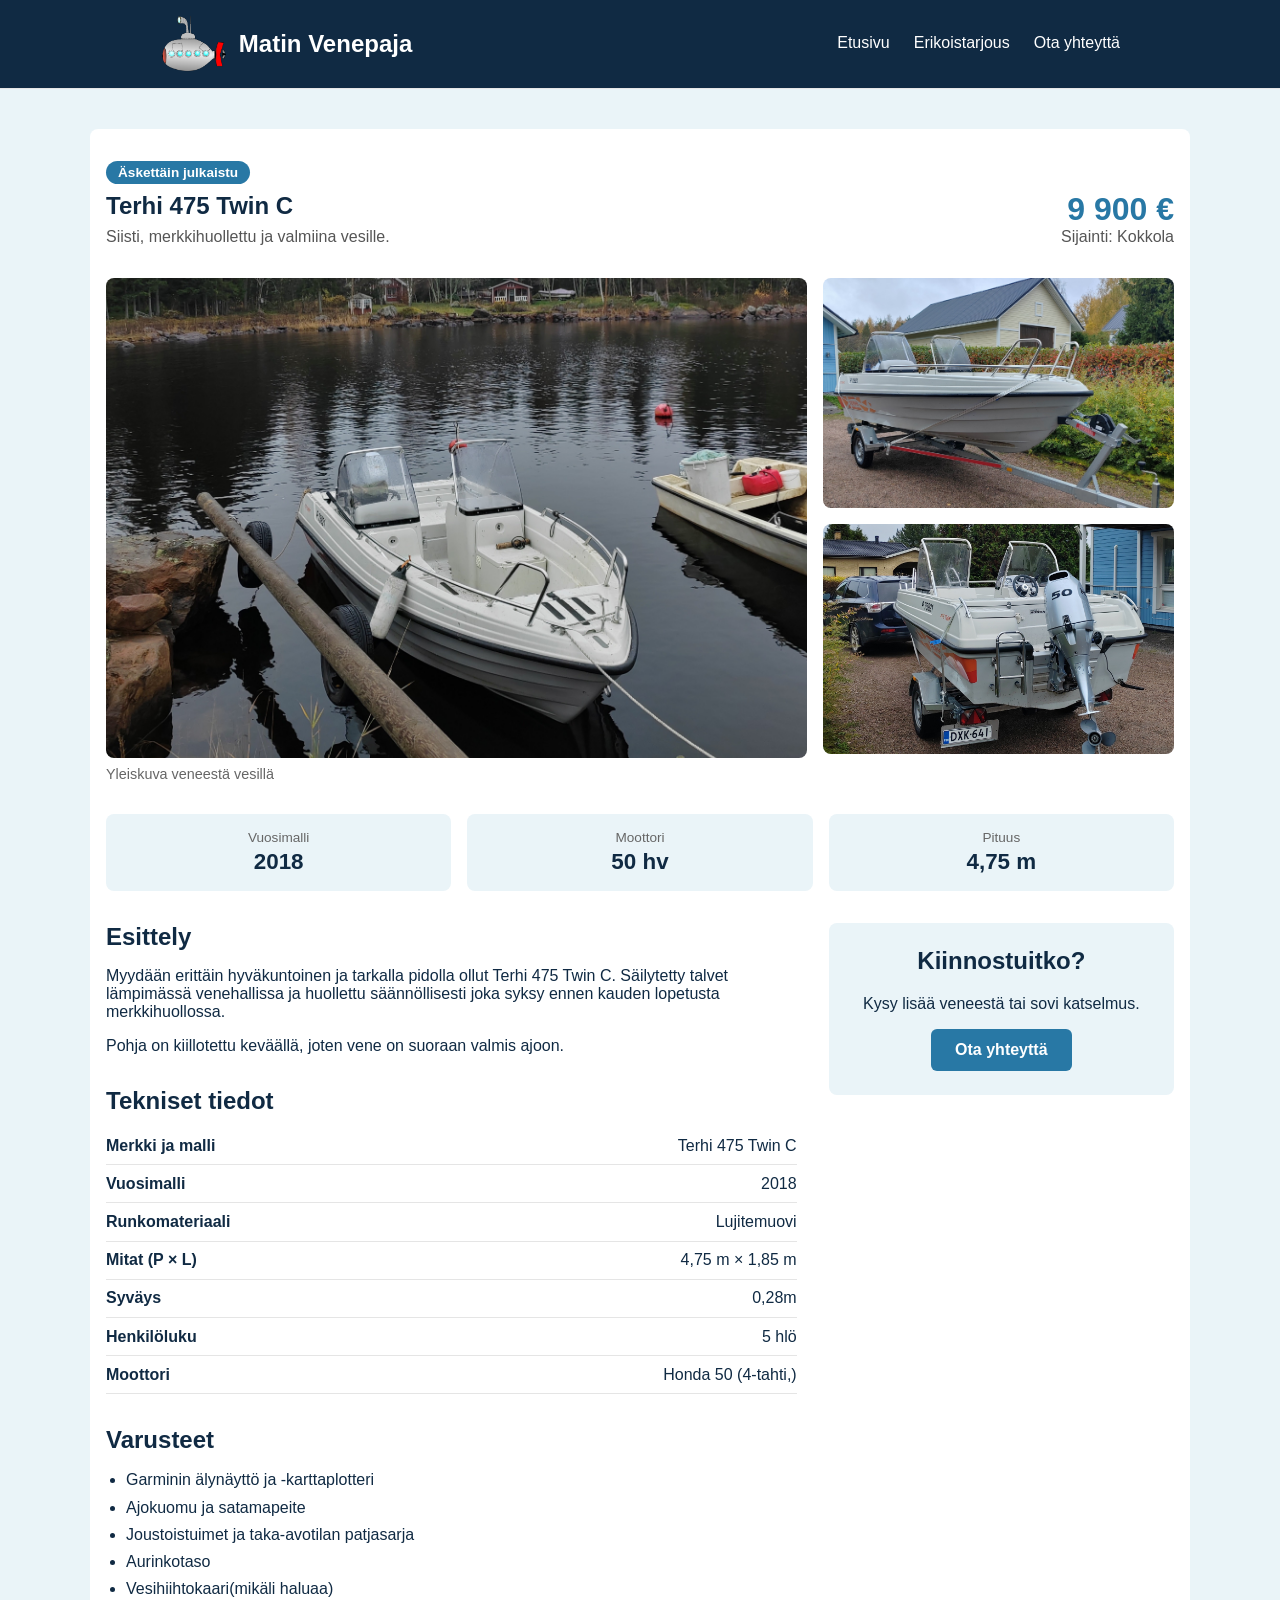
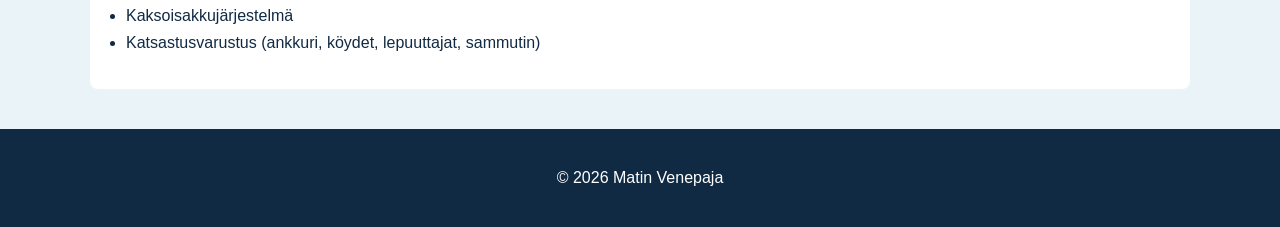
==== commit ccbe9534: "Merge branch 'main' of https://github.com/nooajaakkola/Webkehitys-loppukoe" ====
--- a/boat1.html
+++ b/boat1.html
@@ -83,7 +83,7 @@
                     <section class="description">
                         <h2>Esittely</h2>
                         <p>
-                            Myydään erittäin hyväkuntoinen ja tarkalla pidolla ollut Terhi 475 TwinC.
+                            Myydään erittäin hyväkuntoinen ja tarkalla pidolla ollut Terhi 475 Twin C.
                             Säilytetty talvet lämpimässä venehallissa ja huollettu säännöllisesti joka syksy
                             ennen kauden lopetusta merkkihuollossa.
                         </p>
@@ -110,6 +110,10 @@
                             <div class="spec-row">
                                 <dt>Mitat (P × L)</dt>
                                 <dd>4,75 m × 1,85 m</dd>
+                            </div>
+                                 <div class="spec-row">
+                                <dt>Syväys</dt>
+                                <dd>0,28m</dd>
                             </div>
                             <div class="spec-row">
                                 <dt>Henkilöluku</dt>
